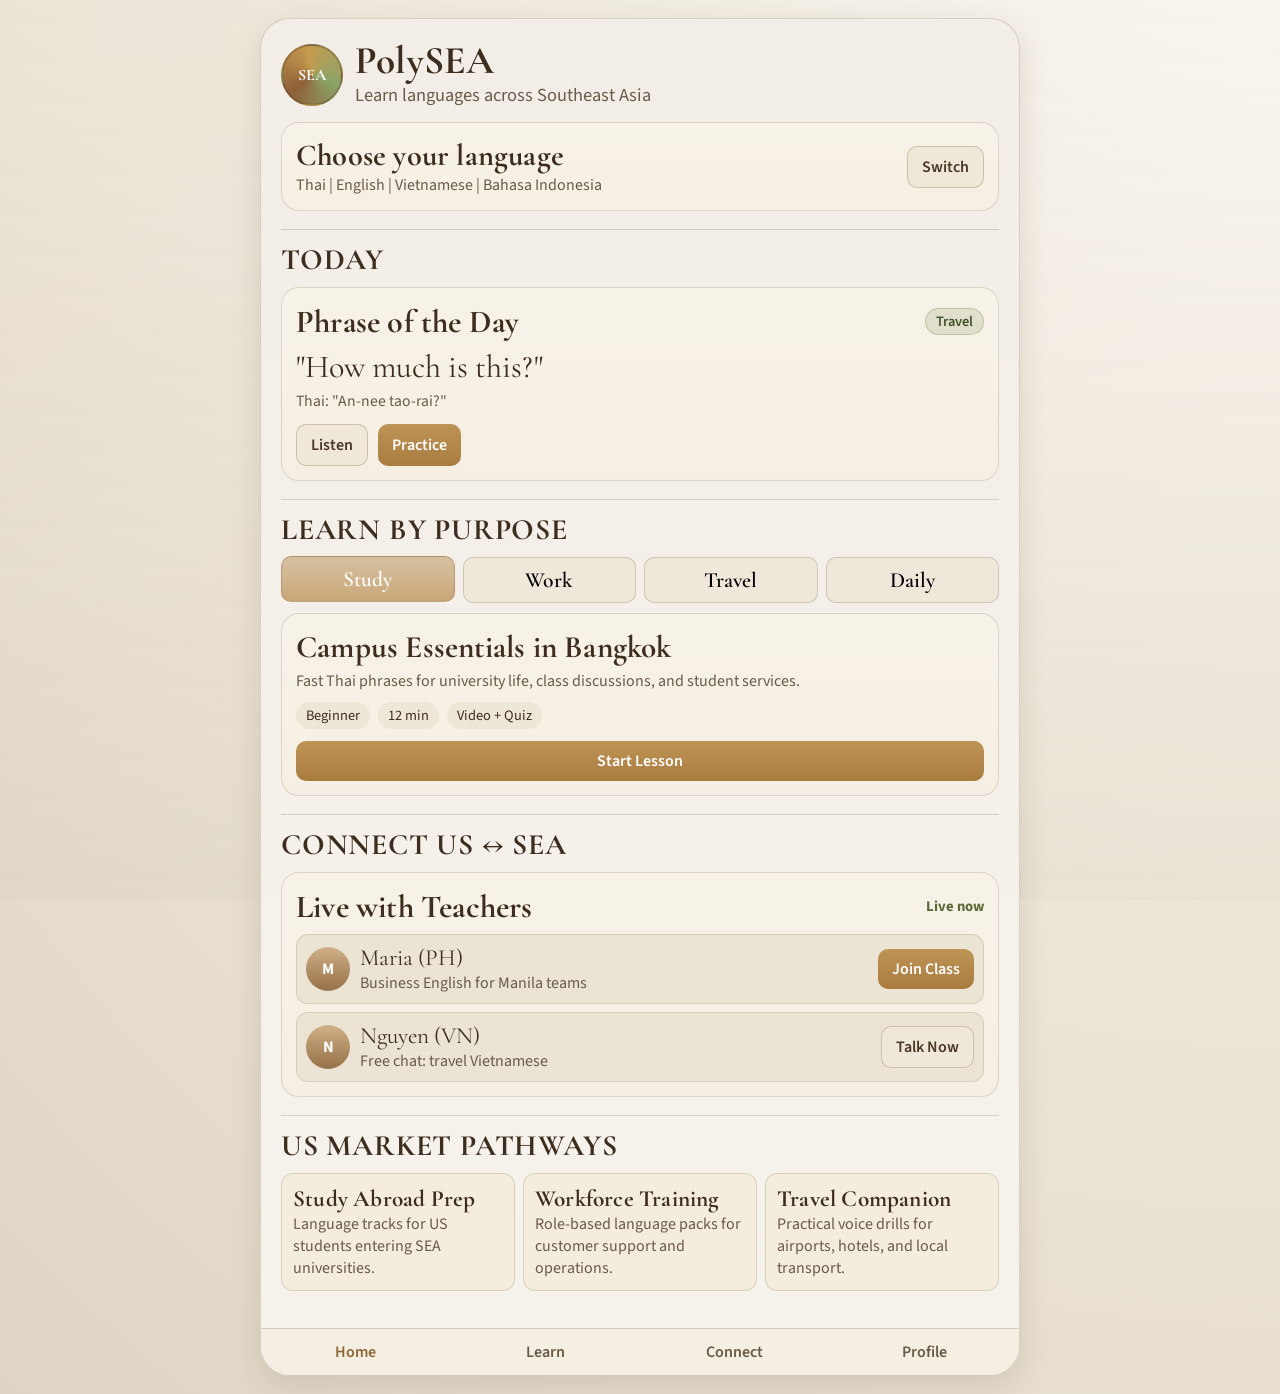
==== index.html @ 280c40ff "Design PolySEA homepage" ====
<!doctype html>
<html lang="en">
  <head>
    <meta charset="UTF-8" />
    <meta name="viewport" content="width=device-width, initial-scale=1.0" />
    <title>PolySEA | Learn Languages Across Southeast Asia</title>
    <link rel="preconnect" href="https://fonts.googleapis.com" />
    <link rel="preconnect" href="https://fonts.gstatic.com" crossorigin />
    <link
      href="https://fonts.googleapis.com/css2?family=Cormorant+Garamond:wght@400;500;600;700&family=Source+Sans+3:wght@400;500;600;700&display=swap"
      rel="stylesheet"
    />
    <link rel="stylesheet" href="styles.css" />
  </head>
  <body>
    <div class="page-bg"></div>
    <main class="app-shell" aria-label="PolySEA App Homepage">
      <header class="hero">
        <div class="brand-row">
          <div class="logo-mark" aria-hidden="true">SEA</div>
          <div>
            <h1>PolySEA</h1>
            <p>Learn languages across Southeast Asia</p>
          </div>
        </div>

        <section class="language-picker card" aria-label="Language selection">
          <div>
            <h2>Choose your language</h2>
            <p id="language-list">Thai | English | Vietnamese | Bahasa Indonesia</p>
          </div>
          <button id="languageBtn" class="chip-btn" aria-haspopup="listbox" aria-expanded="false">
            Switch
          </button>
        </section>
      </header>

      <section class="section">
        <h3>TODAY</h3>
        <article class="card phrase-card">
          <div class="card-title-row">
            <h4>Phrase of the Day</h4>
            <span class="context-badge" id="purposeBadge">Travel</span>
          </div>
          <p class="phrase" id="phraseText">"How much is this?"</p>
          <p class="translation" id="phraseTranslation">Thai: "An-nee tao-rai?"</p>
          <div class="actions-row">
            <button id="listenBtn" class="secondary">Listen</button>
            <button id="practiceBtn" class="primary">Practice</button>
          </div>
        </article>
      </section>

      <section class="section">
        <h3>LEARN BY PURPOSE</h3>
        <div class="purpose-grid" role="tablist" aria-label="Learning goals">
          <button class="purpose-tile active" data-purpose="study" role="tab" aria-selected="true">Study</button>
          <button class="purpose-tile" data-purpose="work" role="tab" aria-selected="false">Work</button>
          <button class="purpose-tile" data-purpose="travel" role="tab" aria-selected="false">Travel</button>
          <button class="purpose-tile" data-purpose="daily" role="tab" aria-selected="false">Daily</button>
        </div>
        <article class="card lesson-card" aria-live="polite">
          <h4 id="lessonTitle">Campus Essentials in Bangkok</h4>
          <p id="lessonDescription">Fast Thai phrases for university life, class discussions, and student services.</p>
          <div class="lesson-meta">
            <span id="lessonLevel">Beginner</span>
            <span id="lessonDuration">12 min</span>
            <span id="lessonType">Video + Quiz</span>
          </div>
          <button class="primary full">Start Lesson</button>
        </article>
      </section>

      <section class="section">
        <h3>CONNECT US ↔ SEA</h3>
        <article class="card connect-card">
          <div class="connect-head">
            <h4>Live with Teachers</h4>
            <span class="live-dot">Live now</span>
          </div>
          <div class="person-row">
            <div class="avatar" aria-hidden="true">M</div>
            <div class="person-copy">
              <p>Maria (PH)</p>
              <span>Business English for Manila teams</span>
            </div>
            <button class="primary">Join Class</button>
          </div>
          <div class="person-row">
            <div class="avatar" aria-hidden="true">N</div>
            <div class="person-copy">
              <p>Nguyen (VN)</p>
              <span>Free chat: travel Vietnamese</span>
            </div>
            <button class="secondary">Talk Now</button>
          </div>
        </article>
      </section>

      <section class="section market-section">
        <h3>US MARKET PATHWAYS</h3>
        <div class="market-grid">
          <article class="market-item">
            <h4>Study Abroad Prep</h4>
            <p>Language tracks for US students entering SEA universities.</p>
          </article>
          <article class="market-item">
            <h4>Workforce Training</h4>
            <p>Role-based language packs for customer support and operations.</p>
          </article>
          <article class="market-item">
            <h4>Travel Companion</h4>
            <p>Practical voice drills for airports, hotels, and local transport.</p>
          </article>
        </div>
      </section>

      <nav class="bottom-nav" aria-label="Primary navigation">
        <a href="#" class="active">Home</a>
        <a href="#">Learn</a>
        <a href="#">Connect</a>
        <a href="#">Profile</a>
      </nav>
    </main>

    <script src="script.js"></script>
  </body>
</html>
---- styles.css ----
:root {
  --paper: #f2eee7;
  --paper-deep: #e5dfd3;
  --ink: #3d2d1f;
  --ink-muted: #6a5a48;
  --accent-gold: #b78a4e;
  --accent-olive: #7f8c57;
  --card: #f7f2e8;
  --card-tint: #ebe4d4;
  --shadow: 0 10px 30px rgba(58, 39, 17, 0.12);
  --radius-lg: 18px;
  --radius-md: 12px;
  --radius-sm: 10px;
}

* {
  box-sizing: border-box;
}

body {
  margin: 0;
  color: var(--ink);
  font-family: "Source Sans 3", sans-serif;
  background: radial-gradient(circle at top right, #f8f4ec 0%, #e9e1d2 65%, #dfd5c4 100%);
  min-height: 100vh;
  position: relative;
}

.page-bg {
  position: fixed;
  inset: 0;
  pointer-events: none;
  background-image:
    radial-gradient(rgba(118, 95, 70, 0.08) 0.7px, transparent 0.7px),
    linear-gradient(180deg, rgba(255, 255, 255, 0.12), rgba(130, 105, 78, 0.03));
  background-size: 4px 4px, 100% 100%;
}

.app-shell {
  width: min(460px, calc(100vw - 22px));
  margin: 18px auto;
  background: linear-gradient(180deg, var(--paper) 0%, #f6f3ec 100%);
  border-radius: 30px;
  border: 1px solid rgba(91, 67, 39, 0.2);
  box-shadow: var(--shadow);
  padding: 18px 16px 90px;
  position: relative;
}

h1,
h2,
h3,
h4,
p {
  margin: 0;
}

h1,
h2,
h3,
h4 {
  font-family: "Cormorant Garamond", serif;
  letter-spacing: 0.2px;
}

.hero {
  display: flex;
  flex-direction: column;
  gap: 14px;
}

.brand-row {
  display: flex;
  align-items: center;
  gap: 12px;
}

.logo-mark {
  width: 62px;
  height: 62px;
  border-radius: 50%;
  background: conic-gradient(from 230deg, #8f5f38, #c59a4f, #8ca468, #8f5f38);
  color: #fff;
  display: grid;
  place-items: center;
  font-family: "Cormorant Garamond", serif;
  font-weight: 700;
  border: 2px solid rgba(70, 47, 26, 0.25);
}

.brand-row h1 {
  font-size: 2.45rem;
  line-height: 1;
}

.brand-row p {
  margin-top: 2px;
  font-size: 1.15rem;
  color: var(--ink-muted);
}

.card {
  background: linear-gradient(180deg, var(--card) 0%, #f5efe3 100%);
  border: 1px solid rgba(87, 64, 33, 0.16);
  border-radius: var(--radius-lg);
  padding: 14px;
}

.language-picker {
  display: flex;
  align-items: center;
  justify-content: space-between;
  gap: 10px;
}

.language-picker h2 {
  font-size: 1.9rem;
}

.language-picker p {
  color: var(--ink-muted);
  font-size: 1rem;
}

.section {
  margin-top: 18px;
}

.section h3 {
  font-size: 1.85rem;
  letter-spacing: 0.8px;
  margin-bottom: 10px;
  border-top: 1px solid rgba(94, 69, 39, 0.2);
  padding-top: 12px;
}

.section .section:first-child h3 {
  border: none;
  padding-top: 0;
}

.card-title-row {
  display: flex;
  justify-content: space-between;
  align-items: center;
  margin-bottom: 6px;
}

.card-title-row h4 {
  font-size: 2rem;
}

.context-badge {
  background: rgba(127, 140, 87, 0.18);
  color: #40532a;
  border: 1px solid rgba(127, 140, 87, 0.35);
  border-radius: 999px;
  padding: 2px 10px;
  font-size: 0.9rem;
  font-weight: 600;
}

.phrase {
  font-family: "Cormorant Garamond", serif;
  font-size: 2rem;
  margin-top: 4px;
}

.translation {
  color: var(--ink-muted);
  margin: 4px 0 12px;
  font-size: 0.98rem;
}

.actions-row {
  display: flex;
  gap: 10px;
}

button {
  font: inherit;
  border: none;
  cursor: pointer;
  border-radius: var(--radius-sm);
  padding: 9px 14px;
  font-weight: 600;
}

button.primary {
  background: linear-gradient(180deg, #bd9456 0%, #a97b3e 100%);
  color: #fff;
}

button.secondary,
button.chip-btn {
  background: #efe7d7;
  color: #4b3827;
  border: 1px solid rgba(92, 68, 40, 0.24);
}

button.full {
  width: 100%;
  margin-top: 12px;
}

.purpose-grid {
  display: grid;
  grid-template-columns: repeat(2, minmax(0, 1fr));
  gap: 8px;
}

.purpose-tile {
  background: #efe8da;
  border: 1px solid rgba(75, 53, 26, 0.2);
  font-family: "Cormorant Garamond", serif;
  font-size: 1.35rem;
  transition: transform 0.2s ease, background 0.2s ease;
}

.purpose-tile.active {
  background: linear-gradient(180deg, #d6c1a2 0%, #caa778 100%);
  color: #fff;
  transform: translateY(-1px);
}

.lesson-card {
  margin-top: 10px;
}

.lesson-card h4 {
  font-size: 1.95rem;
}

.lesson-card p {
  margin-top: 4px;
  color: var(--ink-muted);
}

.lesson-meta {
  display: flex;
  flex-wrap: wrap;
  gap: 8px;
  margin-top: 10px;
}

.lesson-meta span {
  background: #eee6d7;
  border-radius: 999px;
  padding: 3px 10px;
  font-size: 0.9rem;
}

.connect-head {
  display: flex;
  align-items: center;
  justify-content: space-between;
  margin-bottom: 8px;
}

.connect-head h4 {
  font-size: 2rem;
}

.live-dot {
  font-size: 0.92rem;
  color: #5d6a38;
  font-weight: 700;
}

.person-row {
  display: grid;
  grid-template-columns: auto 1fr auto;
  gap: 10px;
  align-items: center;
  border: 1px solid rgba(101, 72, 40, 0.15);
  background: var(--card-tint);
  border-radius: 12px;
  padding: 9px;
}

.person-row + .person-row {
  margin-top: 8px;
}

.avatar {
  width: 44px;
  height: 44px;
  border-radius: 50%;
  background: linear-gradient(180deg, #cfb087 0%, #977148 100%);
  color: #fff;
  display: grid;
  place-items: center;
  font-weight: 700;
}

.person-copy p {
  font-family: "Cormorant Garamond", serif;
  font-size: 1.45rem;
}

.person-copy span {
  color: var(--ink-muted);
}

.market-grid {
  display: grid;
  gap: 8px;
}

.market-item {
  border: 1px solid rgba(99, 72, 45, 0.18);
  border-radius: var(--radius-md);
  padding: 11px;
  background: #f4ecdd;
}

.market-item h4 {
  font-size: 1.45rem;
}

.market-item p {
  color: var(--ink-muted);
}

.bottom-nav {
  position: absolute;
  left: 0;
  right: 0;
  bottom: 0;
  border-top: 1px solid rgba(98, 71, 43, 0.2);
  background: rgba(245, 238, 227, 0.94);
  border-bottom-left-radius: 30px;
  border-bottom-right-radius: 30px;
  display: grid;
  grid-template-columns: repeat(4, 1fr);
}

.bottom-nav a {
  text-decoration: none;
  text-align: center;
  padding: 12px 4px;
  color: var(--ink-muted);
  font-weight: 600;
}

.bottom-nav a.active {
  color: #8e6738;
}

@media (min-width: 780px) {
  .app-shell {
    width: min(760px, calc(100vw - 32px));
    padding: 22px 20px 84px;
  }

  .purpose-grid {
    grid-template-columns: repeat(4, minmax(0, 1fr));
  }

  .market-grid {
    grid-template-columns: repeat(3, minmax(0, 1fr));
  }
}
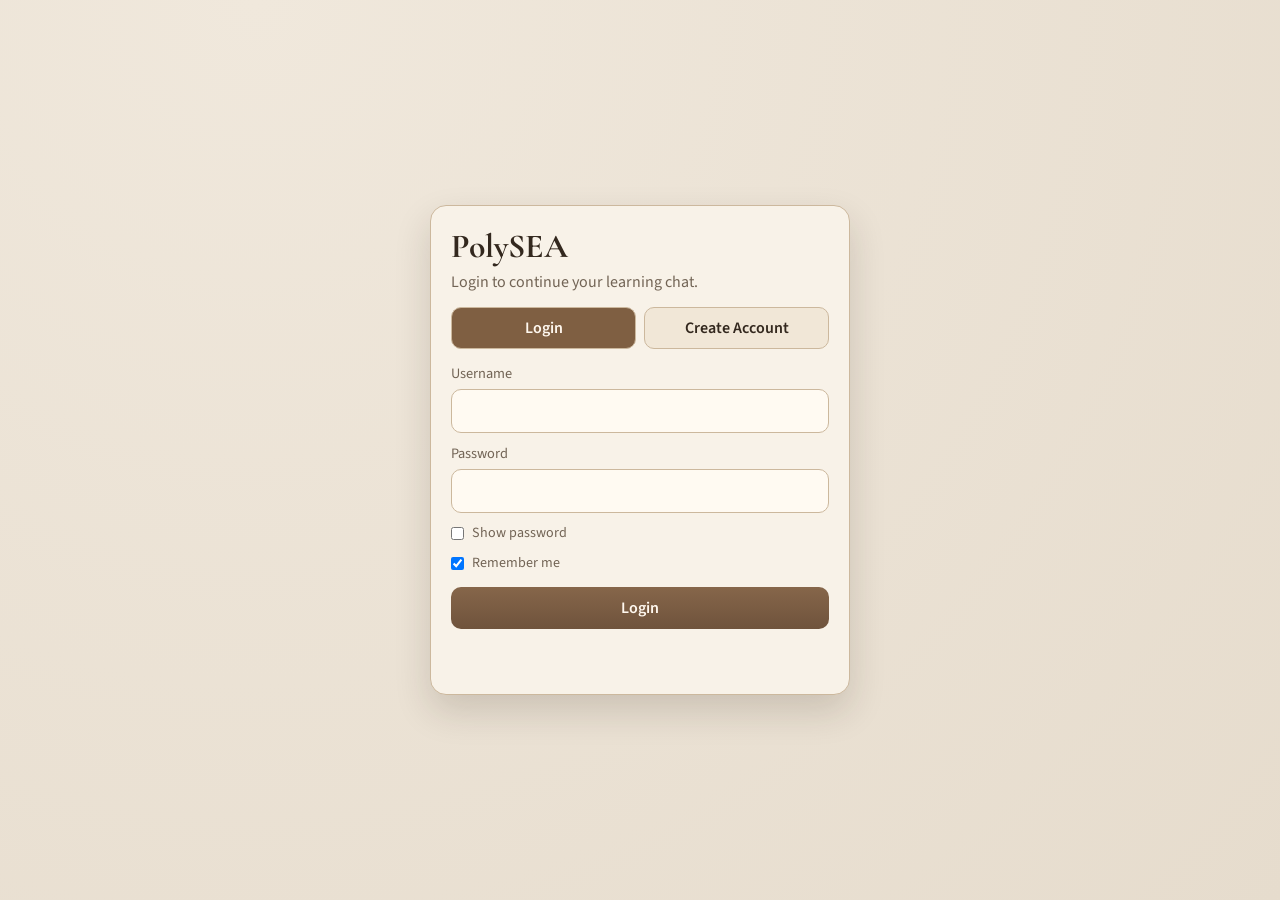
==== commit 2a70f72c: "initial commit" ====
--- a/index.html
+++ b/index.html
@@ -3,126 +3,62 @@
   <head>
     <meta charset="UTF-8" />
     <meta name="viewport" content="width=device-width, initial-scale=1.0" />
-    <title>PolySEA | Learn Languages Across Southeast Asia</title>
+    <title>PolySEA AI | Chat</title>
     <link rel="preconnect" href="https://fonts.googleapis.com" />
     <link rel="preconnect" href="https://fonts.gstatic.com" crossorigin />
     <link
-      href="https://fonts.googleapis.com/css2?family=Cormorant+Garamond:wght@400;500;600;700&family=Source+Sans+3:wght@400;500;600;700&display=swap"
+      href="https://fonts.googleapis.com/css2?family=Cormorant+Garamond:wght@500;600;700&family=Source+Sans+3:wght@400;500;600&display=swap"
       rel="stylesheet"
     />
     <link rel="stylesheet" href="styles.css" />
   </head>
   <body>
-    <div class="page-bg"></div>
-    <main class="app-shell" aria-label="PolySEA App Homepage">
-      <header class="hero">
-        <div class="brand-row">
+    <div class="layout-shell">
+      <aside class="sidebar">
+        <div class="sidebar-top">
+          <div class="sidebar-brand">
+            <span class="brand-badge">SEA</span>
+            <div>
+              <strong>PolySEA</strong>
+              <p>Language Studio</p>
+            </div>
+          </div>
+          <p class="sidebar-note">Practice Thai, Vietnamese, Indonesian, and Filipino with an earthy, calm chat flow.</p>
+        </div>
+        <div class="sidebar-foot">AI Tutor</div>
+      </aside>
+
+      <main class="app-shell">
+        <header class="chat-header">
           <div class="logo-mark" aria-hidden="true">SEA</div>
           <div>
-            <h1>PolySEA</h1>
-            <p>Learn languages across Southeast Asia</p>
+            <h1>PolySEA AI</h1>
+            <p>Your Southeast Asian Language Companion</p>
+          </div>
+        </header>
+
+        <div id="chatContainer" class="chat-container">
+          <div id="welcomeMessage" class="welcome-message">
+            <h2>Hello, Traveler.</h2>
+            <p>I can help you learn Thai, Vietnamese, Indonesian, or Filipino.</p>
+          </div>
+          <div id="messagesArea" class="messages-area"></div>
+        </div>
+
+        <div class="input-container">
+          <div class="input-wrapper">
+            <input type="text" id="chatInput" placeholder="Ask me how to say 'Hello' in Thai..." autocomplete="off" />
+            <button id="sendBtn" aria-label="Send message">
+              <svg width="24" height="24" viewBox="0 0 24 24" fill="none" xmlns="http://www.w3.org/2000/svg">
+                <path d="M2.01 21L23 12L2.01 3L2 10L17 12L2 14L2.01 21Z" fill="currentColor"/>
+              </svg>
+            </button>
           </div>
         </div>
+      </main>
+    </div>
 
-        <section class="language-picker card" aria-label="Language selection">
-          <div>
-            <h2>Choose your language</h2>
-            <p id="language-list">Thai | English | Vietnamese | Bahasa Indonesia</p>
-          </div>
-          <button id="languageBtn" class="chip-btn" aria-haspopup="listbox" aria-expanded="false">
-            Switch
-          </button>
-        </section>
-      </header>
-
-      <section class="section">
-        <h3>TODAY</h3>
-        <article class="card phrase-card">
-          <div class="card-title-row">
-            <h4>Phrase of the Day</h4>
-            <span class="context-badge" id="purposeBadge">Travel</span>
-          </div>
-          <p class="phrase" id="phraseText">"How much is this?"</p>
-          <p class="translation" id="phraseTranslation">Thai: "An-nee tao-rai?"</p>
-          <div class="actions-row">
-            <button id="listenBtn" class="secondary">Listen</button>
-            <button id="practiceBtn" class="primary">Practice</button>
-          </div>
-        </article>
-      </section>
-
-      <section class="section">
-        <h3>LEARN BY PURPOSE</h3>
-        <div class="purpose-grid" role="tablist" aria-label="Learning goals">
-          <button class="purpose-tile active" data-purpose="study" role="tab" aria-selected="true">Study</button>
-          <button class="purpose-tile" data-purpose="work" role="tab" aria-selected="false">Work</button>
-          <button class="purpose-tile" data-purpose="travel" role="tab" aria-selected="false">Travel</button>
-          <button class="purpose-tile" data-purpose="daily" role="tab" aria-selected="false">Daily</button>
-        </div>
-        <article class="card lesson-card" aria-live="polite">
-          <h4 id="lessonTitle">Campus Essentials in Bangkok</h4>
-          <p id="lessonDescription">Fast Thai phrases for university life, class discussions, and student services.</p>
-          <div class="lesson-meta">
-            <span id="lessonLevel">Beginner</span>
-            <span id="lessonDuration">12 min</span>
-            <span id="lessonType">Video + Quiz</span>
-          </div>
-          <button class="primary full">Start Lesson</button>
-        </article>
-      </section>
-
-      <section class="section">
-        <h3>CONNECT US ↔ SEA</h3>
-        <article class="card connect-card">
-          <div class="connect-head">
-            <h4>Live with Teachers</h4>
-            <span class="live-dot">Live now</span>
-          </div>
-          <div class="person-row">
-            <div class="avatar" aria-hidden="true">M</div>
-            <div class="person-copy">
-              <p>Maria (PH)</p>
-              <span>Business English for Manila teams</span>
-            </div>
-            <button class="primary">Join Class</button>
-          </div>
-          <div class="person-row">
-            <div class="avatar" aria-hidden="true">N</div>
-            <div class="person-copy">
-              <p>Nguyen (VN)</p>
-              <span>Free chat: travel Vietnamese</span>
-            </div>
-            <button class="secondary">Talk Now</button>
-          </div>
-        </article>
-      </section>
-
-      <section class="section market-section">
-        <h3>US MARKET PATHWAYS</h3>
-        <div class="market-grid">
-          <article class="market-item">
-            <h4>Study Abroad Prep</h4>
-            <p>Language tracks for US students entering SEA universities.</p>
-          </article>
-          <article class="market-item">
-            <h4>Workforce Training</h4>
-            <p>Role-based language packs for customer support and operations.</p>
-          </article>
-          <article class="market-item">
-            <h4>Travel Companion</h4>
-            <p>Practical voice drills for airports, hotels, and local transport.</p>
-          </article>
-        </div>
-      </section>
-
-      <nav class="bottom-nav" aria-label="Primary navigation">
-        <a href="#" class="active">Home</a>
-        <a href="#">Learn</a>
-        <a href="#">Connect</a>
-        <a href="#">Profile</a>
-      </nav>
-    </main>
-
-    <script src="script.js"></script>
+    <script src="content.js"></script>
+    <script src="home.js"></script>
   </body>
 </html>
--- a/styles.css
+++ b/styles.css
@@ -1,16 +1,11 @@
 :root {
-  --paper: #f2eee7;
-  --paper-deep: #e5dfd3;
-  --ink: #3d2d1f;
-  --ink-muted: #6a5a48;
-  --accent-gold: #b78a4e;
-  --accent-olive: #7f8c57;
-  --card: #f7f2e8;
-  --card-tint: #ebe4d4;
-  --shadow: 0 10px 30px rgba(58, 39, 17, 0.12);
-  --radius-lg: 18px;
-  --radius-md: 12px;
-  --radius-sm: 10px;
+  --paper: #f3eee4;
+  --ink: #3f2e1f;
+  --muted: #665746;
+  --gold: #b3874b;
+  --gold-deep: #9f7337;
+  --card: #faf5eb;
+  --line: rgba(92, 65, 38, 0.2);
 }
 
 * {
@@ -19,345 +14,276 @@
 
 body {
   margin: 0;
-  color: var(--ink);
+  min-height: 100vh;
+  background: radial-gradient(circle at 20% 0%, #f8f4ec 0%, #e7ddcc 100%);
   font-family: "Source Sans 3", sans-serif;
-  background: radial-gradient(circle at top right, #f8f4ec 0%, #e9e1d2 65%, #dfd5c4 100%);
-  min-height: 100vh;
-  position: relative;
-}
-
-.page-bg {
-  position: fixed;
-  inset: 0;
-  pointer-events: none;
-  background-image:
-    radial-gradient(rgba(118, 95, 70, 0.08) 0.7px, transparent 0.7px),
-    linear-gradient(180deg, rgba(255, 255, 255, 0.12), rgba(130, 105, 78, 0.03));
-  background-size: 4px 4px, 100% 100%;
+  color: var(--ink);
+  display: grid;
+  place-items: start center;
+  padding: 18px 12px;
 }
 
 .app-shell {
-  width: min(460px, calc(100vw - 22px));
-  margin: 18px auto;
-  background: linear-gradient(180deg, var(--paper) 0%, #f6f3ec 100%);
-  border-radius: 30px;
-  border: 1px solid rgba(91, 67, 39, 0.2);
-  box-shadow: var(--shadow);
-  padding: 18px 16px 90px;
-  position: relative;
+  width: min(560px, 100%);
+  background: var(--paper);
+  border: 1px solid var(--line);
+  border-radius: 26px;
+  padding: 18px;
+  box-shadow: 0 12px 30px rgba(60, 39, 16, 0.12);
+}
+
+.hero {
+  display: flex;
+  align-items: center;
+  gap: 12px;
+  margin-bottom: 14px;
+}
+
+.logo-mark {
+  width: 56px;
+  height: 56px;
+  border-radius: 50%;
+  background: conic-gradient(from 220deg, #8a5c34, #c79f59, #93a369, #8a5c34);
+  color: #fff;
+  display: grid;
+  place-items: center;
+  font-family: "Cormorant Garamond", serif;
+  font-weight: 700;
 }
 
 h1,
 h2,
-h3,
-h4,
-p {
-  margin: 0;
-}
-
-h1,
-h2,
-h3,
-h4 {
-  font-family: "Cormorant Garamond", serif;
-  letter-spacing: 0.2px;
-}
-
-.hero {
+h3 {
+  margin: 0;
+  font-family: "Cormorant Garamond", serif;
+}
+
+.hero h1 {
+  font-size: 2.4rem;
+  line-height: 1;
+}
+
+.hero p {
+  margin: 0;
+  color: var(--muted);
+}
+
+.card {
+  background: var(--card);
+  border: 1px solid var(--line);
+  border-radius: 16px;
+  padding: 14px;
+}
+
+.language-card {
+  margin-bottom: 14px;
+}
+
+.language-row {
+  margin-top: 8px;
   display: flex;
   flex-direction: column;
-  gap: 14px;
-}
-
-.brand-row {
-  display: flex;
+  gap: 8px;
+}
+
+select {
+  width: 100%;
+  border-radius: 10px;
+  border: 1px solid var(--line);
+  background: #f2eadc;
+  color: var(--ink);
+  padding: 10px;
+  font: inherit;
+}
+
+.language-note {
+  margin: 0;
+  color: var(--muted);
+}
+
+.label {
+  margin: 0;
+  font-size: 0.85rem;
+  letter-spacing: 1px;
+  color: var(--muted);
+}
+
+.focus-card h2 {
+  font-size: 2rem;
+  margin-top: 6px;
+}
+
+.translation {
+  margin: 6px 0 12px;
+  color: var(--muted);
+}
+
+.action-row {
+  display: flex;
+  gap: 8px;
+}
+
+button {
+  border: none;
+  border-radius: 10px;
+  padding: 10px 14px;
+  font: inherit;
+  font-weight: 600;
+  cursor: pointer;
+}
+
+.action-link {
+  display: inline-block;
+  text-decoration: none;
+  text-align: center;
+}
+
+.primary {
+  background: linear-gradient(180deg, var(--gold) 0%, var(--gold-deep) 100%);
+  color: #fff;
+}
+
+.secondary {
+  background: #eee5d5;
+  border: 1px solid var(--line);
+  color: var(--ink);
+}
+
+.section {
+  margin-top: 16px;
+}
+
+.section h3 {
+  font-size: 1.9rem;
+  border-top: 1px solid var(--line);
+  padding-top: 12px;
+  margin-bottom: 8px;
+}
+
+.day-tabs {
+  display: grid;
+  grid-template-columns: repeat(7, minmax(0, 1fr));
+  gap: 6px;
+  margin-bottom: 10px;
+}
+
+.day-tab {
+  border: 1px solid var(--line);
+  background: #eee5d5;
+  color: var(--ink);
+  padding: 8px 0;
+  border-radius: 9px;
+  font-size: 0.9rem;
+}
+
+.day-tab.active {
+  background: linear-gradient(180deg, var(--gold) 0%, var(--gold-deep) 100%);
+  color: #fff;
+}
+
+.day-card h2 {
+  font-size: 1.85rem;
+  margin-top: 6px;
+}
+
+.day-steps {
+  margin: 0 0 12px;
+  padding-left: 18px;
+}
+
+.day-steps li {
+  margin-bottom: 4px;
+  color: var(--ink);
+}
+
+.list {
+  display: grid;
+  gap: 8px;
+}
+
+.list-item {
+  display: flex;
+  justify-content: space-between;
   align-items: center;
   gap: 12px;
-}
-
-.logo-mark {
-  width: 62px;
-  height: 62px;
-  border-radius: 50%;
-  background: conic-gradient(from 230deg, #8f5f38, #c59a4f, #8ca468, #8f5f38);
-  color: #fff;
-  display: grid;
-  place-items: center;
-  font-family: "Cormorant Garamond", serif;
-  font-weight: 700;
-  border: 2px solid rgba(70, 47, 26, 0.25);
-}
-
-.brand-row h1 {
-  font-size: 2.45rem;
-  line-height: 1;
-}
-
-.brand-row p {
-  margin-top: 2px;
-  font-size: 1.15rem;
-  color: var(--ink-muted);
-}
-
-.card {
-  background: linear-gradient(180deg, var(--card) 0%, #f5efe3 100%);
-  border: 1px solid rgba(87, 64, 33, 0.16);
-  border-radius: var(--radius-lg);
-  padding: 14px;
-}
-
-.language-picker {
-  display: flex;
-  align-items: center;
-  justify-content: space-between;
-  gap: 10px;
-}
-
-.language-picker h2 {
-  font-size: 1.9rem;
-}
-
-.language-picker p {
-  color: var(--ink-muted);
-  font-size: 1rem;
-}
-
-.section {
-  margin-top: 18px;
-}
-
-.section h3 {
-  font-size: 1.85rem;
-  letter-spacing: 0.8px;
-  margin-bottom: 10px;
-  border-top: 1px solid rgba(94, 69, 39, 0.2);
-  padding-top: 12px;
-}
-
-.section .section:first-child h3 {
-  border: none;
-  padding-top: 0;
-}
-
-.card-title-row {
-  display: flex;
-  justify-content: space-between;
-  align-items: center;
-  margin-bottom: 6px;
-}
-
-.card-title-row h4 {
-  font-size: 2rem;
-}
-
-.context-badge {
-  background: rgba(127, 140, 87, 0.18);
-  color: #40532a;
-  border: 1px solid rgba(127, 140, 87, 0.35);
-  border-radius: 999px;
-  padding: 2px 10px;
-  font-size: 0.9rem;
-  font-weight: 600;
-}
-
-.phrase {
-  font-family: "Cormorant Garamond", serif;
-  font-size: 2rem;
-  margin-top: 4px;
-}
-
-.translation {
-  color: var(--ink-muted);
-  margin: 4px 0 12px;
-  font-size: 0.98rem;
-}
-
-.actions-row {
-  display: flex;
-  gap: 10px;
-}
-
-button {
-  font: inherit;
-  border: none;
-  cursor: pointer;
-  border-radius: var(--radius-sm);
-  padding: 9px 14px;
-  font-weight: 600;
-}
-
-button.primary {
-  background: linear-gradient(180deg, #bd9456 0%, #a97b3e 100%);
-  color: #fff;
-}
-
-button.secondary,
-button.chip-btn {
-  background: #efe7d7;
-  color: #4b3827;
-  border: 1px solid rgba(92, 68, 40, 0.24);
-}
-
-button.full {
+  padding: 10px;
+  border-radius: 12px;
+  background: #f2eadc;
+  border: 1px solid var(--line);
+}
+
+.list-item p {
+  margin: 0;
+}
+
+.list-item .small {
+  color: var(--muted);
+  font-size: 0.95rem;
+}
+
+.small-dot {
+  color: var(--gold-deep);
+}
+
+.progress-card p {
+  margin: 0;
+}
+
+.progress-card p + p {
+  margin-top: 6px;
+  color: var(--muted);
+}
+
+.full {
   width: 100%;
   margin-top: 12px;
 }
 
-.purpose-grid {
-  display: grid;
-  grid-template-columns: repeat(2, minmax(0, 1fr));
-  gap: 8px;
-}
-
-.purpose-tile {
-  background: #efe8da;
-  border: 1px solid rgba(75, 53, 26, 0.2);
-  font-family: "Cormorant Garamond", serif;
-  font-size: 1.35rem;
-  transition: transform 0.2s ease, background 0.2s ease;
-}
-
-.purpose-tile.active {
-  background: linear-gradient(180deg, #d6c1a2 0%, #caa778 100%);
-  color: #fff;
-  transform: translateY(-1px);
-}
-
-.lesson-card {
-  margin-top: 10px;
-}
-
-.lesson-card h4 {
-  font-size: 1.95rem;
-}
-
-.lesson-card p {
-  margin-top: 4px;
-  color: var(--ink-muted);
-}
-
-.lesson-meta {
-  display: flex;
-  flex-wrap: wrap;
-  gap: 8px;
-  margin-top: 10px;
-}
-
-.lesson-meta span {
-  background: #eee6d7;
-  border-radius: 999px;
-  padding: 3px 10px;
-  font-size: 0.9rem;
-}
-
-.connect-head {
-  display: flex;
-  align-items: center;
-  justify-content: space-between;
-  margin-bottom: 8px;
-}
-
-.connect-head h4 {
-  font-size: 2rem;
-}
-
-.live-dot {
-  font-size: 0.92rem;
-  color: #5d6a38;
-  font-weight: 700;
-}
-
-.person-row {
-  display: grid;
-  grid-template-columns: auto 1fr auto;
+.nav-grid {
+  display: grid;
   gap: 10px;
-  align-items: center;
-  border: 1px solid rgba(101, 72, 40, 0.15);
-  background: var(--card-tint);
+}
+
+.nav-card {
+  display: block;
+  text-decoration: none;
+  color: var(--ink);
+  background: #f2eadc;
+  border: 1px solid var(--line);
   border-radius: 12px;
-  padding: 9px;
-}
-
-.person-row + .person-row {
-  margin-top: 8px;
-}
-
-.avatar {
-  width: 44px;
-  height: 44px;
-  border-radius: 50%;
-  background: linear-gradient(180deg, #cfb087 0%, #977148 100%);
-  color: #fff;
-  display: grid;
-  place-items: center;
-  font-weight: 700;
-}
-
-.person-copy p {
-  font-family: "Cormorant Garamond", serif;
-  font-size: 1.45rem;
-}
-
-.person-copy span {
-  color: var(--ink-muted);
-}
-
-.market-grid {
-  display: grid;
-  gap: 8px;
-}
-
-.market-item {
-  border: 1px solid rgba(99, 72, 45, 0.18);
-  border-radius: var(--radius-md);
-  padding: 11px;
-  background: #f4ecdd;
-}
-
-.market-item h4 {
-  font-size: 1.45rem;
-}
-
-.market-item p {
-  color: var(--ink-muted);
-}
-
-.bottom-nav {
-  position: absolute;
-  left: 0;
-  right: 0;
-  bottom: 0;
-  border-top: 1px solid rgba(98, 71, 43, 0.2);
-  background: rgba(245, 238, 227, 0.94);
-  border-bottom-left-radius: 30px;
-  border-bottom-right-radius: 30px;
-  display: grid;
-  grid-template-columns: repeat(4, 1fr);
-}
-
-.bottom-nav a {
-  text-decoration: none;
-  text-align: center;
-  padding: 12px 4px;
-  color: var(--ink-muted);
-  font-weight: 600;
-}
-
-.bottom-nav a.active {
-  color: #8e6738;
-}
-
-@media (min-width: 780px) {
-  .app-shell {
-    width: min(760px, calc(100vw - 32px));
-    padding: 22px 20px 84px;
-  }
-
-  .purpose-grid {
-    grid-template-columns: repeat(4, minmax(0, 1fr));
-  }
-
-  .market-grid {
-    grid-template-columns: repeat(3, minmax(0, 1fr));
-  }
-}
+  padding: 12px;
+}
+
+.nav-card h4 {
+  margin: 0;
+  font-size: 1.55rem;
+  font-family: "Cormorant Garamond", serif;
+}
+
+.nav-card p {
+  margin: 4px 0 0;
+  color: var(--muted);
+}
+
+.snippet-list {
+  display: grid;
+  gap: 8px;
+}
+
+.snippet-item {
+  background: #f2eadc;
+  border: 1px solid var(--line);
+  border-radius: 12px;
+  padding: 10px;
+}
+
+.snippet-target {
+  margin: 0;
+  font-size: 1.2rem;
+  font-family: "Cormorant Garamond", serif;
+}
+
+.snippet-base {
+  margin: 2px 0 0;
+  color: var(--muted);
+}
